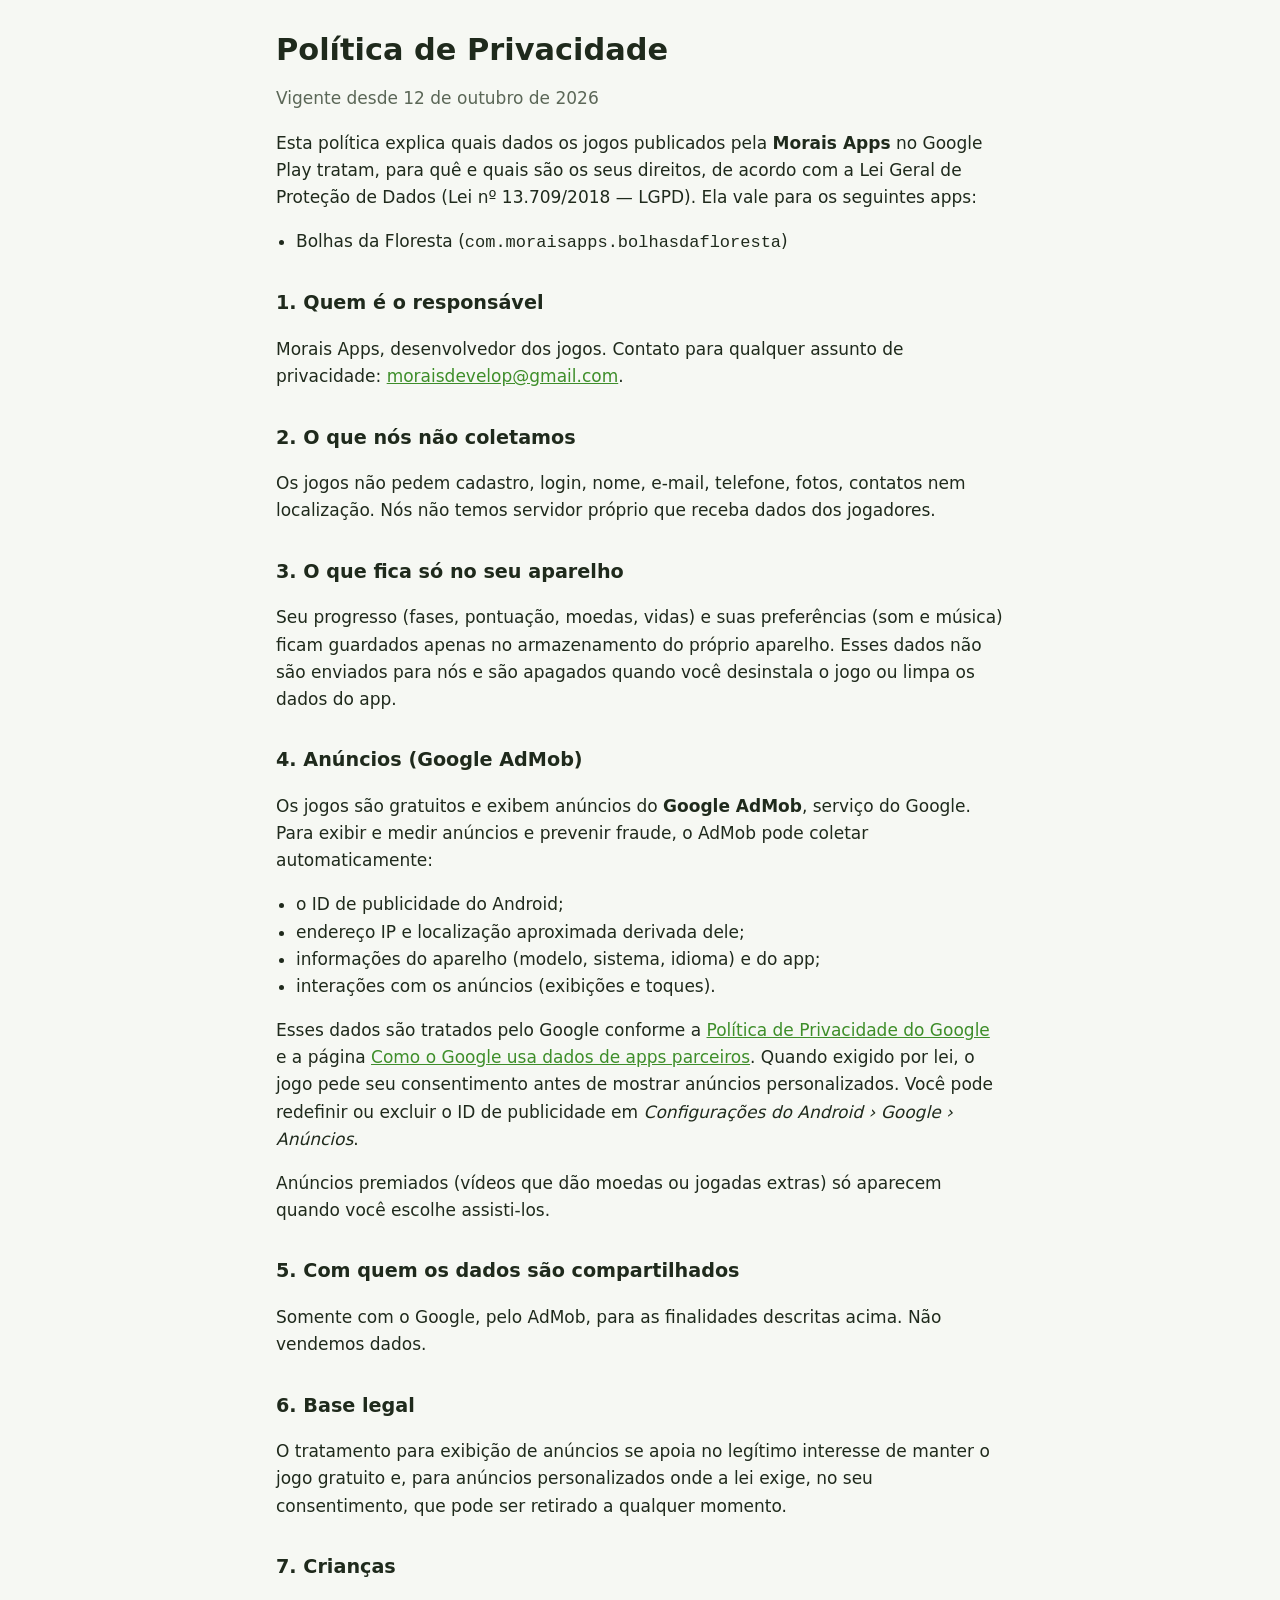
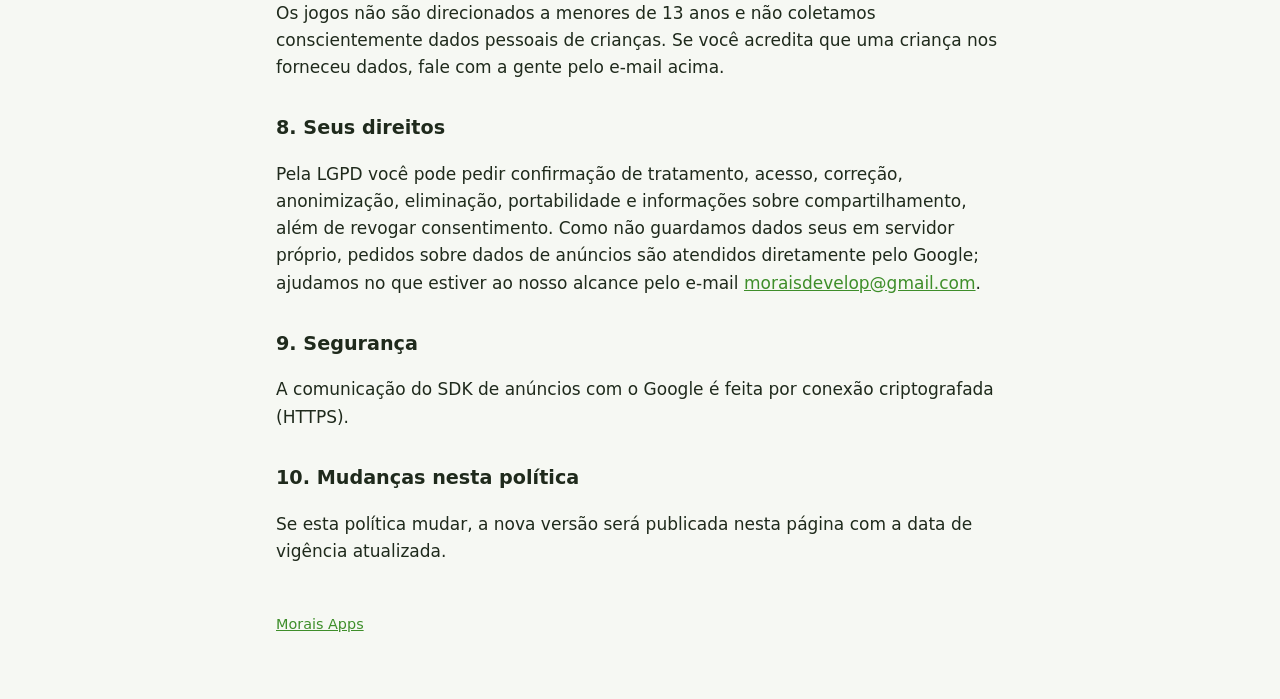
==== privacidade/index.html @ 5d3622d1 "feat: site Morais Apps com política de privacidade e app-ads.txt Co-Authored-By: Claude Opus 5.5 <no" ====
<!doctype html>
<html lang="pt-BR">
<head>
<meta charset="utf-8">
<meta name="viewport" content="width=device-width, initial-scale=1">
<title>Política de Privacidade — Morais Apps</title>
<meta name="description" content="Política de privacidade dos jogos da Morais Apps no Google Play.">
<link rel="stylesheet" href="../style.css">
</head>
<body>
<main>
  <h1>Política de Privacidade</h1>
  <p class="muted">Vigente desde 12 de outubro de 2026</p>

  <p>Esta política explica quais dados os jogos publicados pela <strong>Morais Apps</strong> no Google Play
  tratam, para quê e quais são os seus direitos, de acordo com a Lei Geral de Proteção de Dados
  (Lei nº 13.709/2018 — LGPD). Ela vale para os seguintes apps:</p>
  <ul>
    <li>Bolhas da Floresta (<code>com.moraisapps.bolhasdafloresta</code>)</li>
  </ul>

  <h2>1. Quem é o responsável</h2>
  <p>Morais Apps, desenvolvedor dos jogos. Contato para qualquer assunto de privacidade:
  <a href="mailto:moraisdevelop@gmail.com">moraisdevelop@gmail.com</a>.</p>

  <h2>2. O que nós não coletamos</h2>
  <p>Os jogos não pedem cadastro, login, nome, e-mail, telefone, fotos, contatos nem localização.
  Nós não temos servidor próprio que receba dados dos jogadores.</p>

  <h2>3. O que fica só no seu aparelho</h2>
  <p>Seu progresso (fases, pontuação, moedas, vidas) e suas preferências (som e música) ficam
  guardados apenas no armazenamento do próprio aparelho. Esses dados não são enviados para nós e
  são apagados quando você desinstala o jogo ou limpa os dados do app.</p>

  <h2>4. Anúncios (Google AdMob)</h2>
  <p>Os jogos são gratuitos e exibem anúncios do <strong>Google AdMob</strong>, serviço do Google.
  Para exibir e medir anúncios e prevenir fraude, o AdMob pode coletar automaticamente:</p>
  <ul>
    <li>o ID de publicidade do Android;</li>
    <li>endereço IP e localização aproximada derivada dele;</li>
    <li>informações do aparelho (modelo, sistema, idioma) e do app;</li>
    <li>interações com os anúncios (exibições e toques).</li>
  </ul>
  <p>Esses dados são tratados pelo Google conforme a
  <a href="https://policies.google.com/privacy">Política de Privacidade do Google</a> e a página
  <a href="https://policies.google.com/technologies/partner-sites">Como o Google usa dados de apps parceiros</a>.
  Quando exigido por lei, o jogo pede seu consentimento antes de mostrar anúncios personalizados.
  Você pode redefinir ou excluir o ID de publicidade em
  <em>Configurações do Android › Google › Anúncios</em>.</p>
  <p>Anúncios premiados (vídeos que dão moedas ou jogadas extras) só aparecem quando você escolhe assisti-los.</p>

  <h2>5. Com quem os dados são compartilhados</h2>
  <p>Somente com o Google, pelo AdMob, para as finalidades descritas acima. Não vendemos dados.</p>

  <h2>6. Base legal</h2>
  <p>O tratamento para exibição de anúncios se apoia no legítimo interesse de manter o jogo gratuito
  e, para anúncios personalizados onde a lei exige, no seu consentimento, que pode ser retirado a qualquer momento.</p>

  <h2>7. Crianças</h2>
  <p>Os jogos não são direcionados a menores de 13 anos e não coletamos conscientemente dados pessoais
  de crianças. Se você acredita que uma criança nos forneceu dados, fale com a gente pelo e-mail acima.</p>

  <h2>8. Seus direitos</h2>
  <p>Pela LGPD você pode pedir confirmação de tratamento, acesso, correção, anonimização, eliminação,
  portabilidade e informações sobre compartilhamento, além de revogar consentimento. Como não guardamos
  dados seus em servidor próprio, pedidos sobre dados de anúncios são atendidos diretamente pelo Google;
  ajudamos no que estiver ao nosso alcance pelo e-mail
  <a href="mailto:moraisdevelop@gmail.com">moraisdevelop@gmail.com</a>.</p>

  <h2>9. Segurança</h2>
  <p>A comunicação do SDK de anúncios com o Google é feita por conexão criptografada (HTTPS).</p>

  <h2>10. Mudanças nesta política</h2>
  <p>Se esta política mudar, a nova versão será publicada nesta página com a data de vigência atualizada.</p>

  <footer><a href="../">Morais Apps</a></footer>
</main>
</body>
</html>
---- style.css ----
:root { --bg: #f6f8f3; --fg: #1f2a1c; --muted: #5b6757; --accent: #3e8e2a; --card: #ffffff; --line: #dde5d7; }
@media (prefers-color-scheme: dark) {
  :root { --bg: #141a12; --fg: #e8eee4; --muted: #a3b09d; --accent: #8fd16f; --card: #1c2419; --line: #2c3828; }
}
* { box-sizing: border-box; }
body { margin: 0; background: var(--bg); color: var(--fg); font: 17px/1.6 system-ui, -apple-system, "Segoe UI", Roboto, sans-serif; }
main { max-width: 760px; margin: 0 auto; padding: 32px 16px 64px; }
h1 { font-size: 1.9rem; line-height: 1.2; margin: 0 0 4px; }
h2 { font-size: 1.2rem; margin: 32px 0 8px; }
p, li { color: var(--fg); }
.muted { color: var(--muted); }
a { color: var(--accent); }
.card { background: var(--card); border: 1px solid var(--line); border-radius: 12px; padding: 16px 20px; margin: 16px 0; }
ul { padding-left: 20px; }
footer { margin-top: 48px; color: var(--muted); font-size: .9rem; }
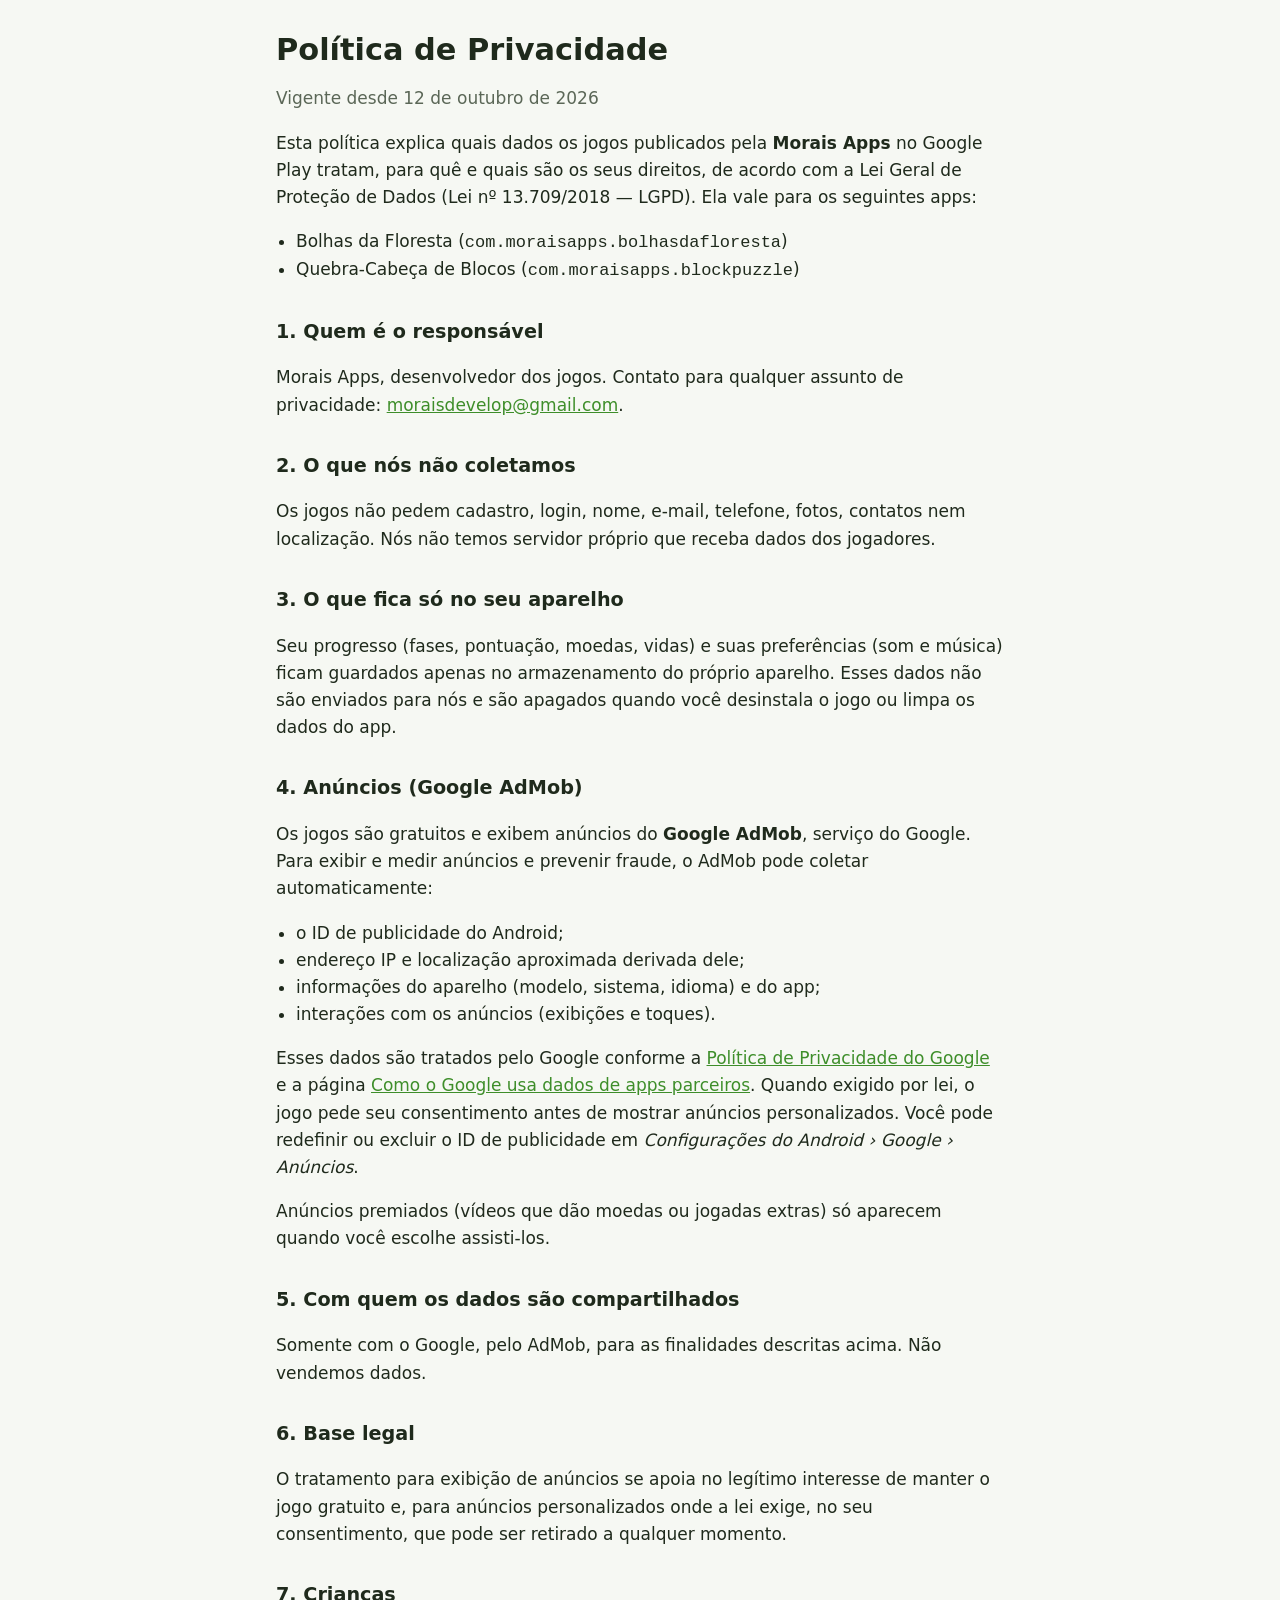
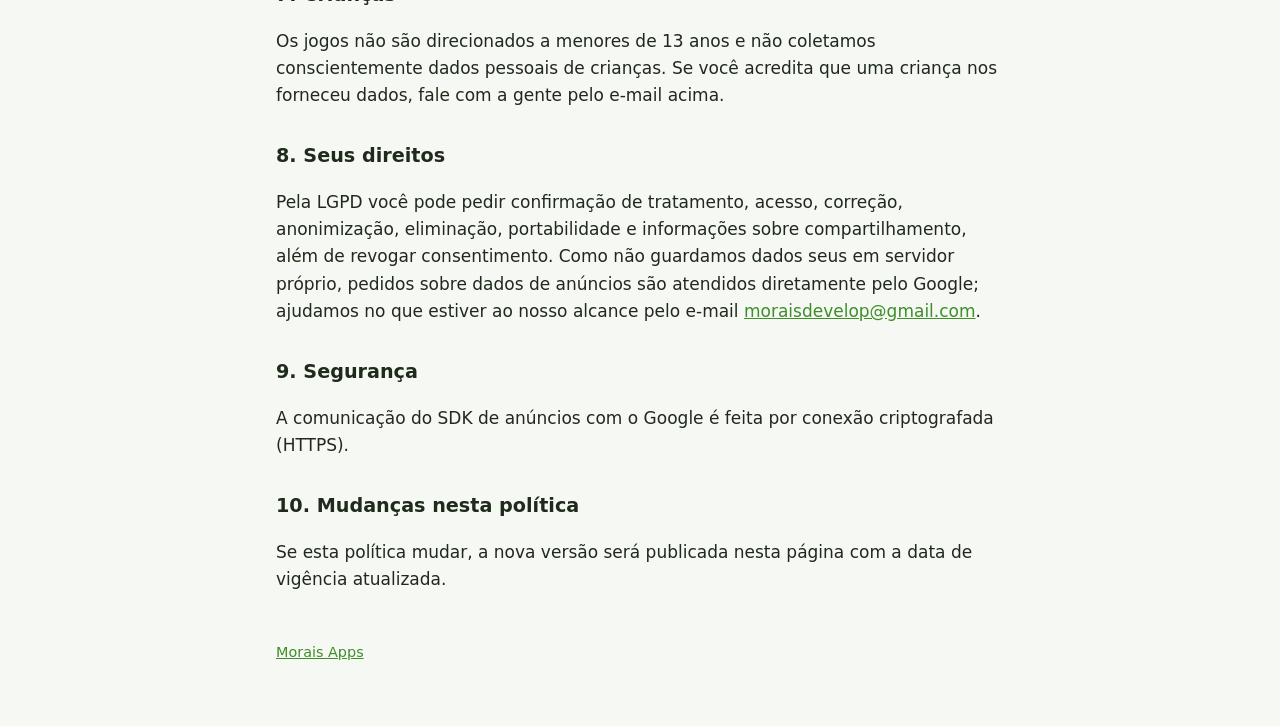
==== commit 1faff61c: "Política de privacidade cobre o Quebra-Cabeça de Blocos Co-Authored-By: Claude Opus 5.5 <noreply@ant" ====
--- a/privacidade/index.html
+++ b/privacidade/index.html
@@ -17,6 +17,7 @@
   (Lei nº 13.709/2018 — LGPD). Ela vale para os seguintes apps:</p>
   <ul>
     <li>Bolhas da Floresta (<code>com.moraisapps.bolhasdafloresta</code>)</li>
+    <li>Quebra-Cabeça de Blocos (<code>com.moraisapps.blockpuzzle</code>)</li>
   </ul>
 
   <h2>1. Quem é o responsável</h2>
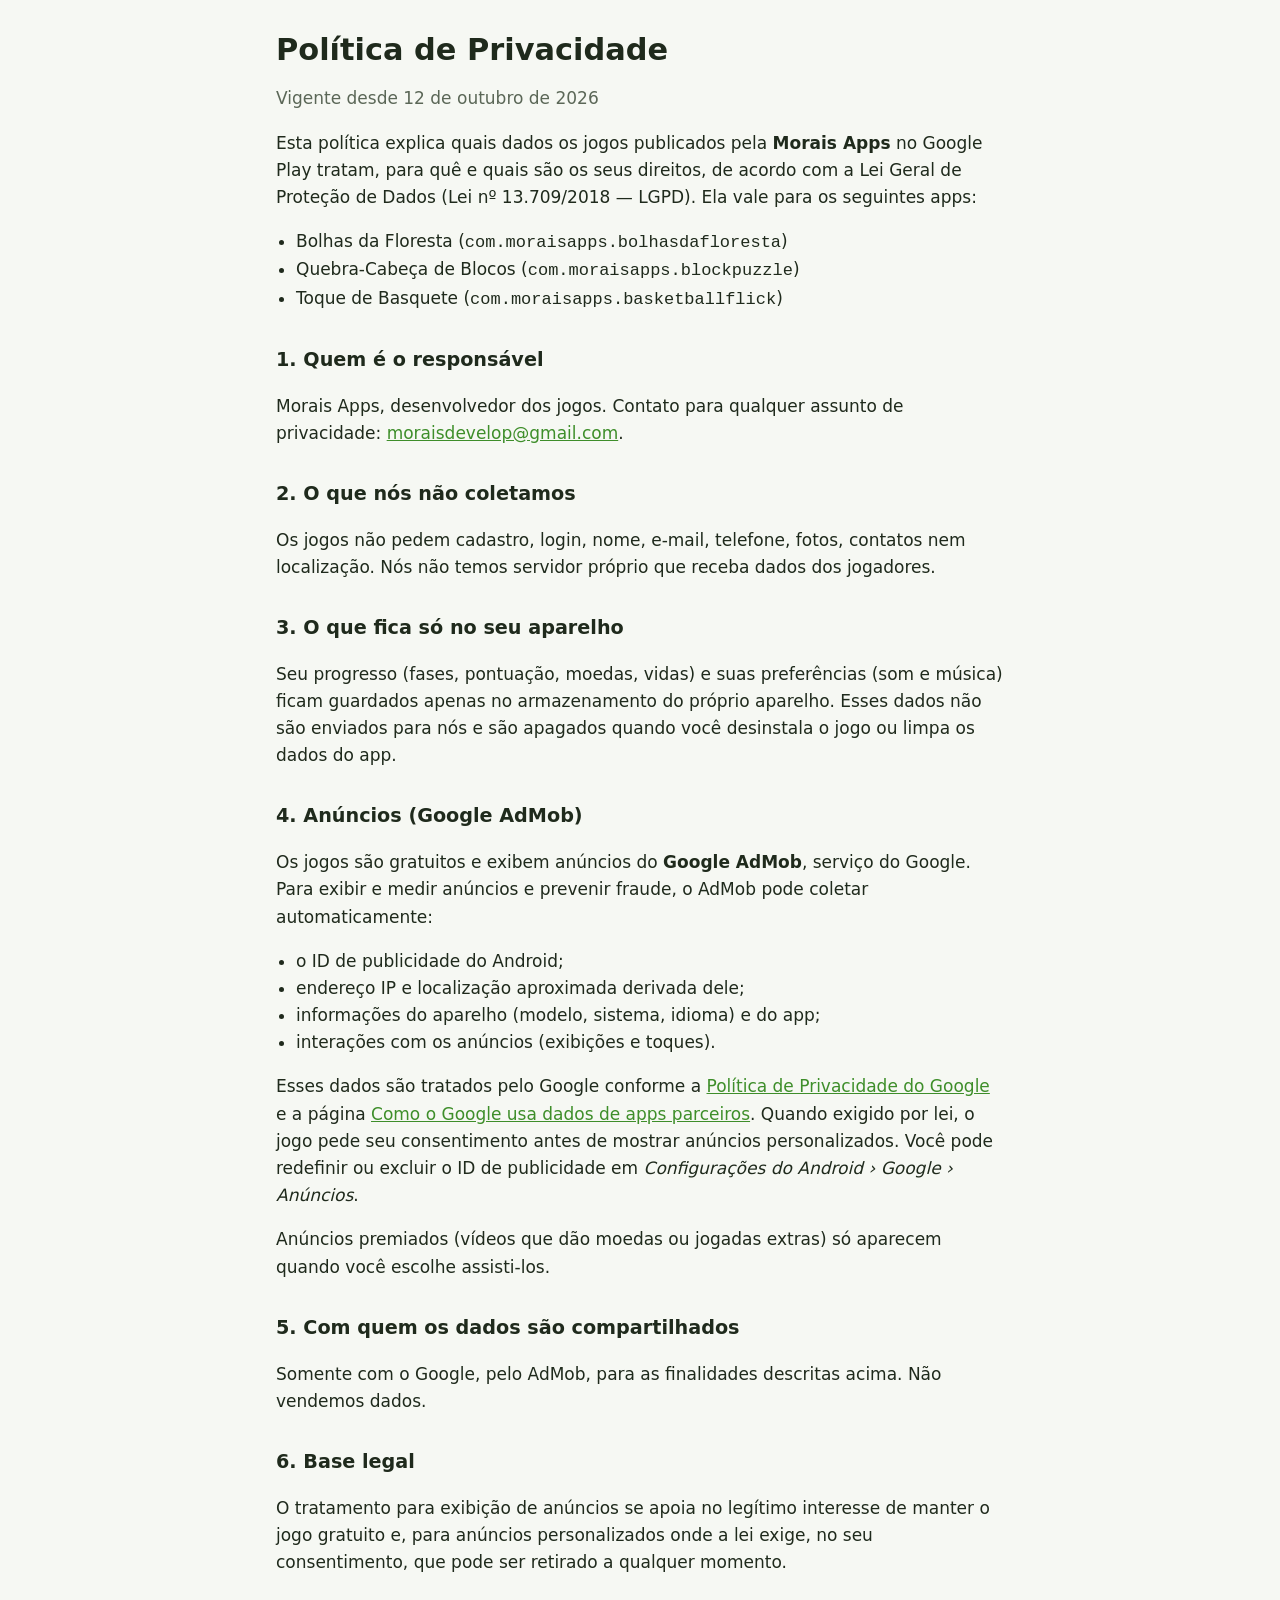
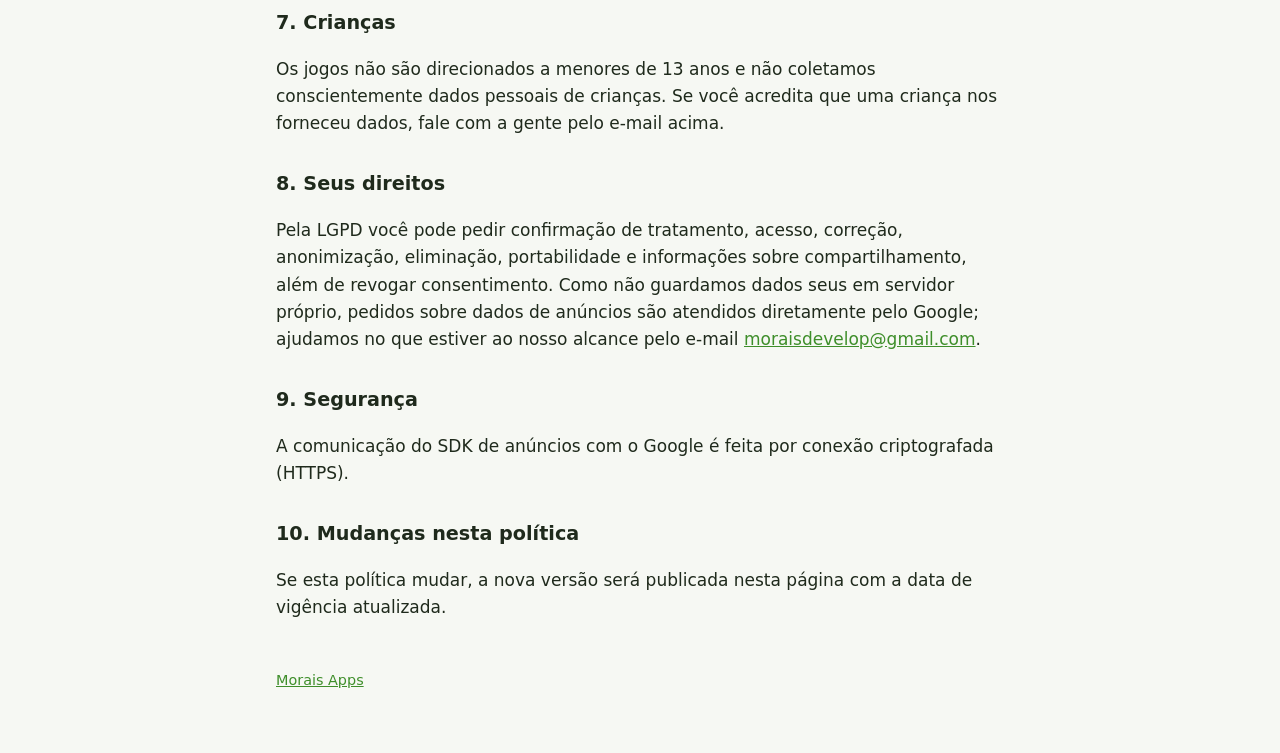
==== commit c84d3688: "Política de privacidade cobre o Toque de Basquete Co-Authored-By: Claude Opus 5.5 <noreply@anthropic" ====
--- a/privacidade/index.html
+++ b/privacidade/index.html
@@ -18,6 +18,7 @@
   <ul>
     <li>Bolhas da Floresta (<code>com.moraisapps.bolhasdafloresta</code>)</li>
     <li>Quebra-Cabeça de Blocos (<code>com.moraisapps.blockpuzzle</code>)</li>
+    <li>Toque de Basquete (<code>com.moraisapps.basketballflick</code>)</li>
   </ul>
 
   <h2>1. Quem é o responsável</h2>
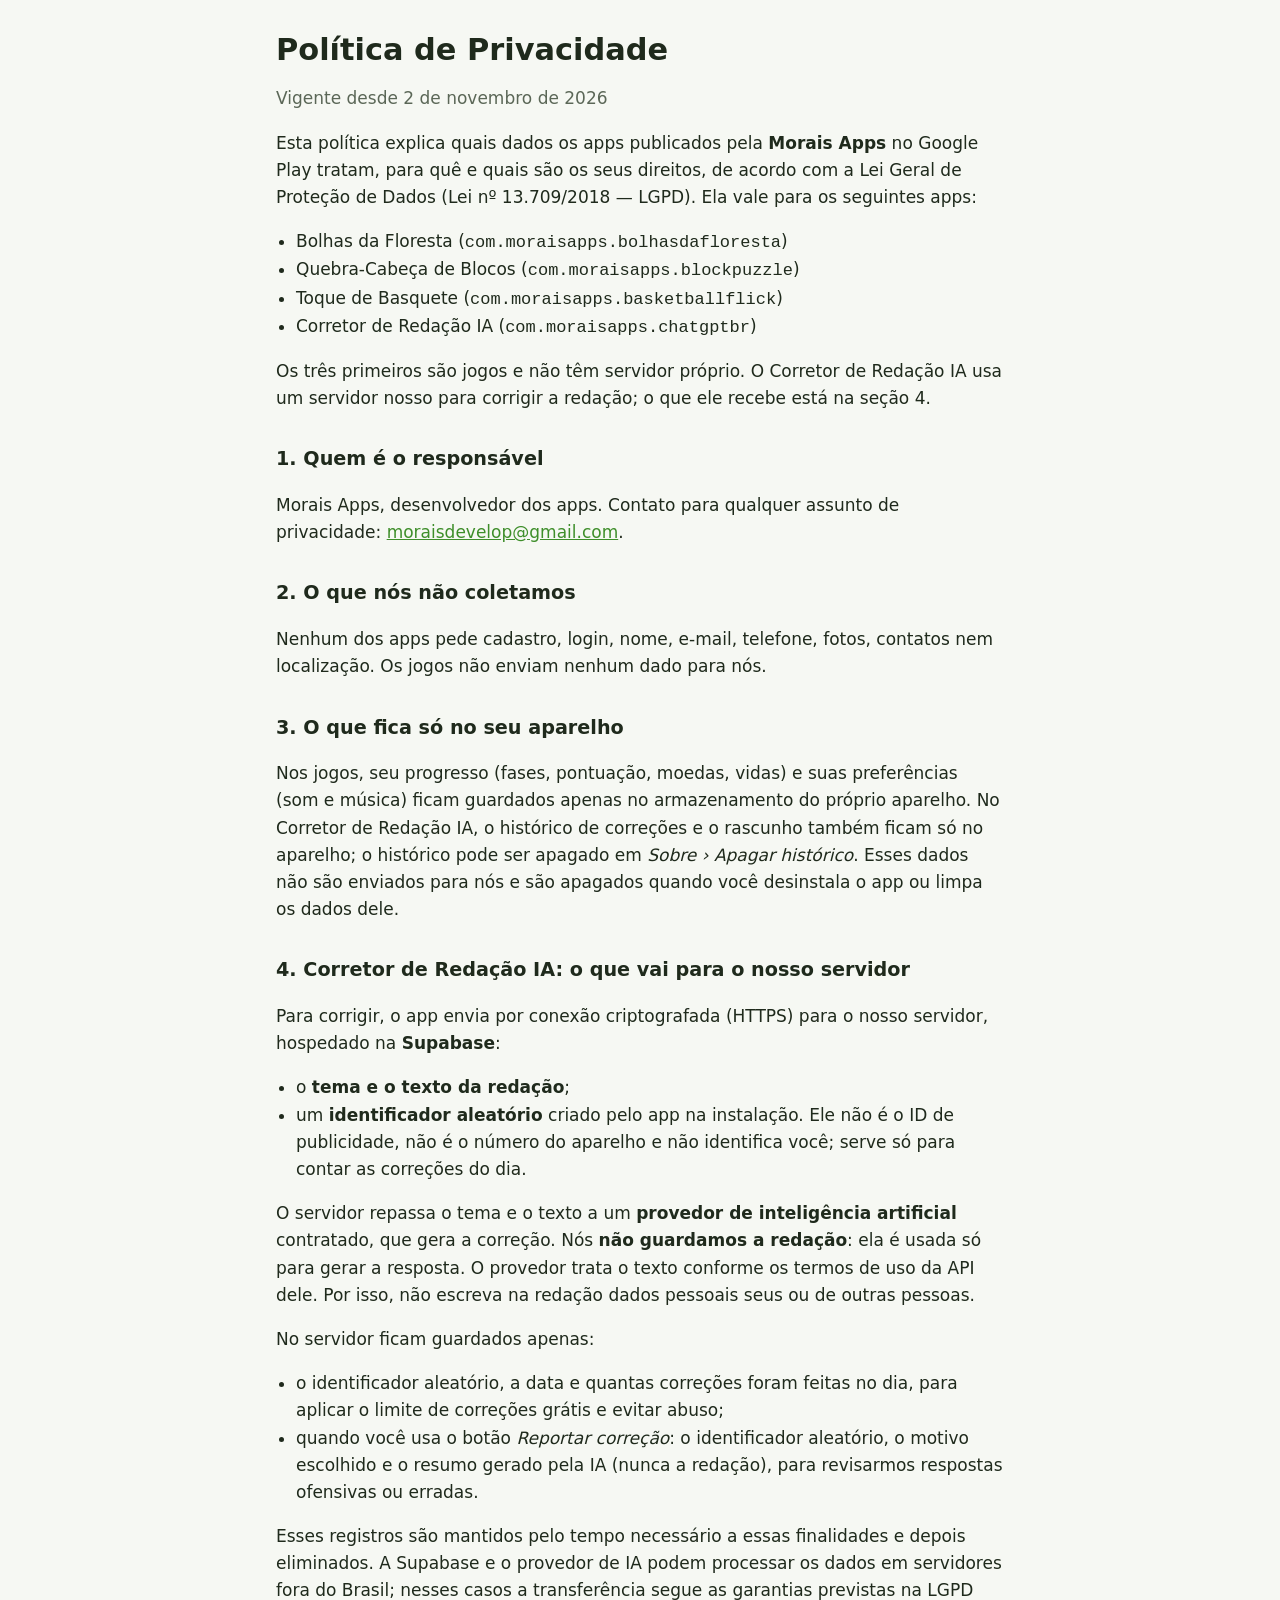
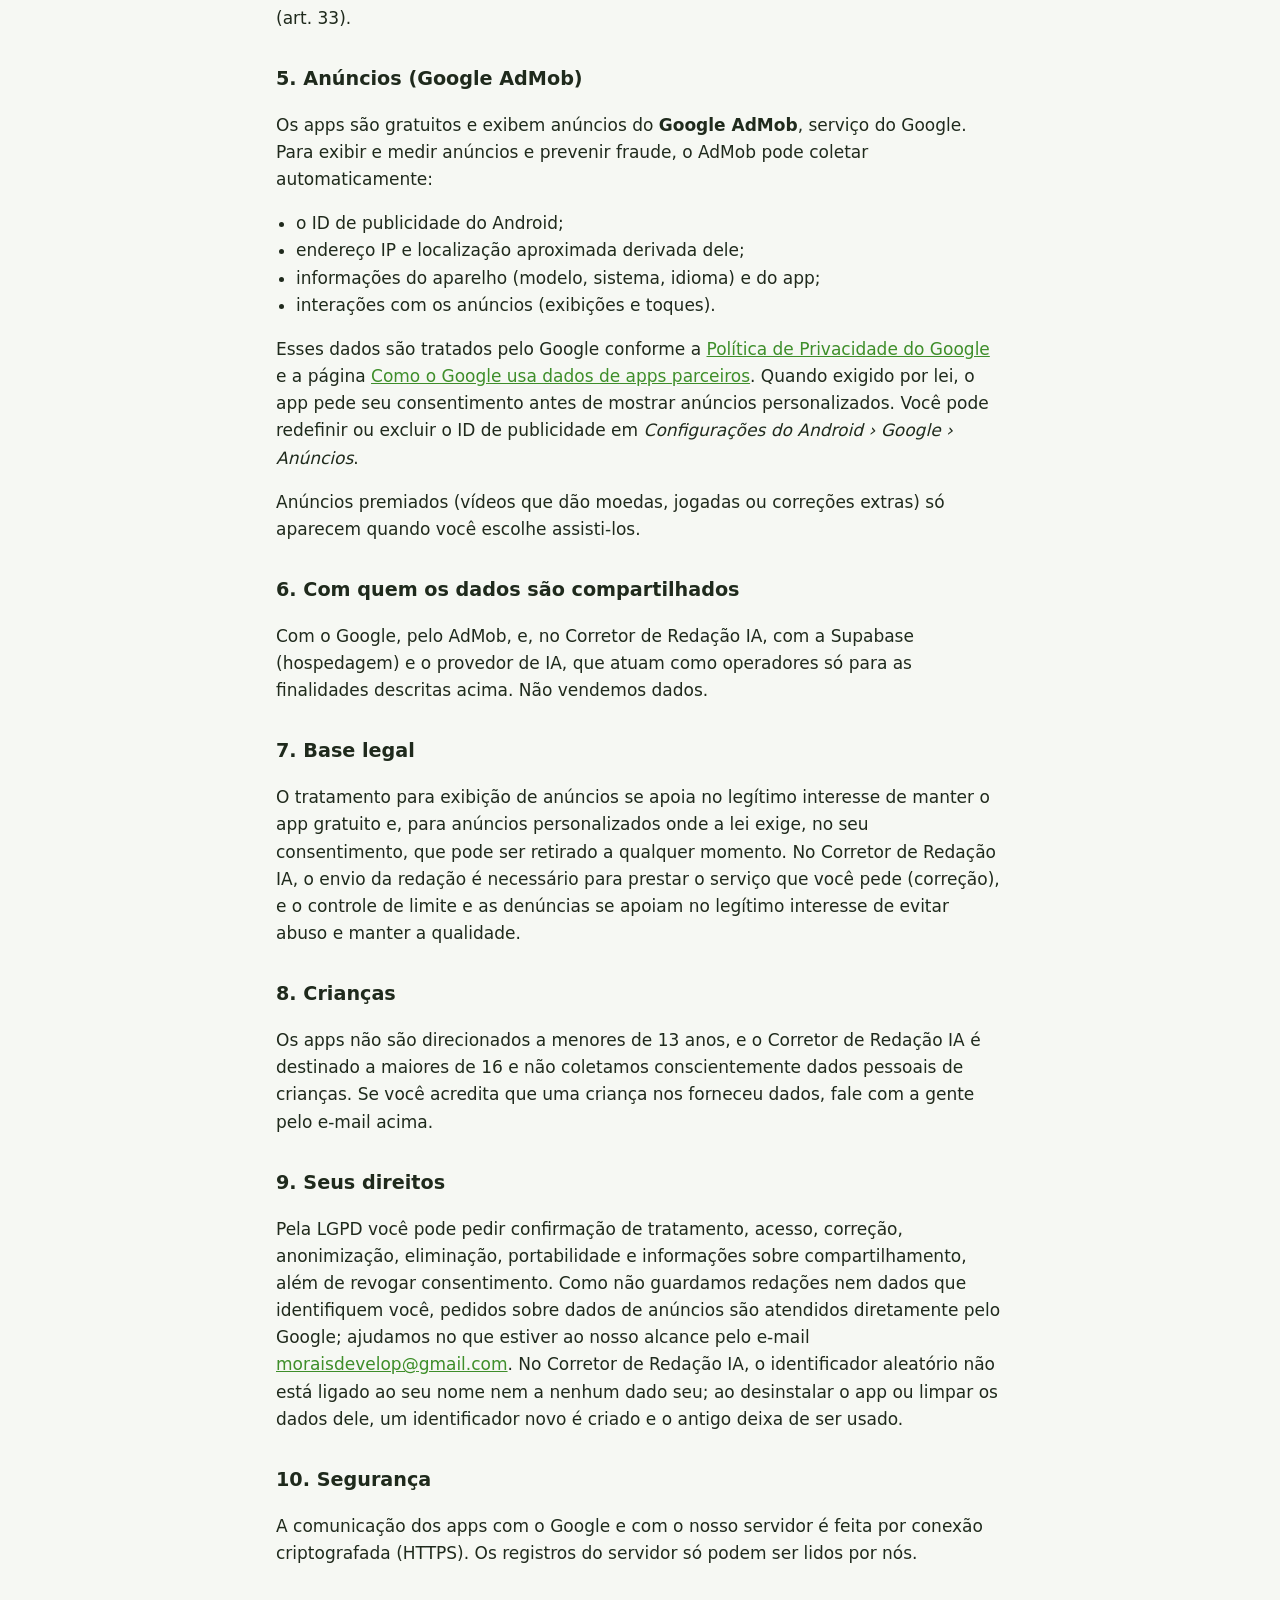
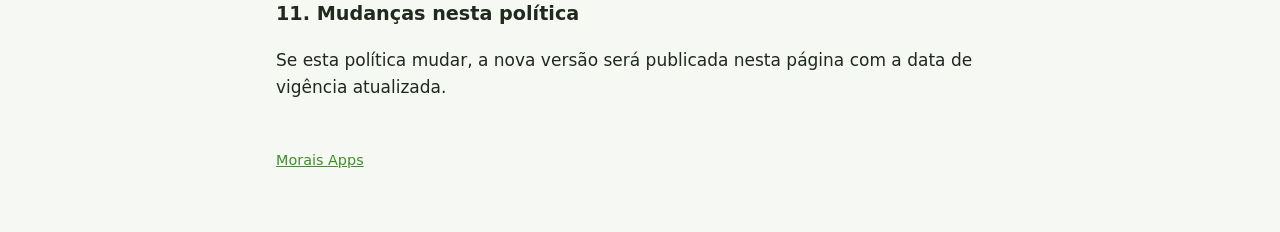
==== commit 3b365190: "Política de privacidade cobre o Corretor de Redação IA O Corretor envia tema e texto da redação ao s" ====
--- a/privacidade/index.html
+++ b/privacidade/index.html
@@ -4,38 +4,65 @@
 <meta charset="utf-8">
 <meta name="viewport" content="width=device-width, initial-scale=1">
 <title>Política de Privacidade — Morais Apps</title>
-<meta name="description" content="Política de privacidade dos jogos da Morais Apps no Google Play.">
+<meta name="description" content="Política de privacidade dos apps da Morais Apps no Google Play.">
 <link rel="stylesheet" href="../style.css">
 </head>
 <body>
 <main>
   <h1>Política de Privacidade</h1>
-  <p class="muted">Vigente desde 12 de outubro de 2026</p>
+  <p class="muted">Vigente desde 2 de novembro de 2026</p>
 
-  <p>Esta política explica quais dados os jogos publicados pela <strong>Morais Apps</strong> no Google Play
+  <p>Esta política explica quais dados os apps publicados pela <strong>Morais Apps</strong> no Google Play
   tratam, para quê e quais são os seus direitos, de acordo com a Lei Geral de Proteção de Dados
   (Lei nº 13.709/2018 — LGPD). Ela vale para os seguintes apps:</p>
   <ul>
     <li>Bolhas da Floresta (<code>com.moraisapps.bolhasdafloresta</code>)</li>
     <li>Quebra-Cabeça de Blocos (<code>com.moraisapps.blockpuzzle</code>)</li>
     <li>Toque de Basquete (<code>com.moraisapps.basketballflick</code>)</li>
+    <li>Corretor de Redação IA (<code>com.moraisapps.chatgptbr</code>)</li>
   </ul>
+  <p>Os três primeiros são jogos e não têm servidor próprio. O Corretor de Redação IA usa um servidor
+  nosso para corrigir a redação; o que ele recebe está na seção 4.</p>
 
   <h2>1. Quem é o responsável</h2>
-  <p>Morais Apps, desenvolvedor dos jogos. Contato para qualquer assunto de privacidade:
+  <p>Morais Apps, desenvolvedor dos apps. Contato para qualquer assunto de privacidade:
   <a href="mailto:moraisdevelop@gmail.com">moraisdevelop@gmail.com</a>.</p>
 
   <h2>2. O que nós não coletamos</h2>
-  <p>Os jogos não pedem cadastro, login, nome, e-mail, telefone, fotos, contatos nem localização.
-  Nós não temos servidor próprio que receba dados dos jogadores.</p>
+  <p>Nenhum dos apps pede cadastro, login, nome, e-mail, telefone, fotos, contatos nem localização.
+  Os jogos não enviam nenhum dado para nós.</p>
 
   <h2>3. O que fica só no seu aparelho</h2>
-  <p>Seu progresso (fases, pontuação, moedas, vidas) e suas preferências (som e música) ficam
-  guardados apenas no armazenamento do próprio aparelho. Esses dados não são enviados para nós e
-  são apagados quando você desinstala o jogo ou limpa os dados do app.</p>
+  <p>Nos jogos, seu progresso (fases, pontuação, moedas, vidas) e suas preferências (som e música) ficam
+  guardados apenas no armazenamento do próprio aparelho. No Corretor de Redação IA, o histórico de correções
+  e o rascunho também ficam só no aparelho; o histórico pode ser apagado em <em>Sobre › Apagar histórico</em>.
+  Esses dados não são enviados para nós e são apagados quando você desinstala o app ou limpa os dados dele.</p>
 
-  <h2>4. Anúncios (Google AdMob)</h2>
-  <p>Os jogos são gratuitos e exibem anúncios do <strong>Google AdMob</strong>, serviço do Google.
+  <h2>4. Corretor de Redação IA: o que vai para o nosso servidor</h2>
+  <p>Para corrigir, o app envia por conexão criptografada (HTTPS) para o nosso servidor, hospedado na
+  <strong>Supabase</strong>:</p>
+  <ul>
+    <li>o <strong>tema e o texto da redação</strong>;</li>
+    <li>um <strong>identificador aleatório</strong> criado pelo app na instalação. Ele não é o ID de publicidade,
+    não é o número do aparelho e não identifica você; serve só para contar as correções do dia.</li>
+  </ul>
+  <p>O servidor repassa o tema e o texto a um <strong>provedor de inteligência artificial</strong> contratado, que
+  gera a correção. Nós <strong>não guardamos a redação</strong>: ela é usada só para gerar a resposta. O provedor
+  trata o texto conforme os termos de uso da API dele. Por isso, não escreva na redação dados pessoais seus
+  ou de outras pessoas.</p>
+  <p>No servidor ficam guardados apenas:</p>
+  <ul>
+    <li>o identificador aleatório, a data e quantas correções foram feitas no dia, para aplicar o limite
+    de correções grátis e evitar abuso;</li>
+    <li>quando você usa o botão <em>Reportar correção</em>: o identificador aleatório, o motivo escolhido e o
+    resumo gerado pela IA (nunca a redação), para revisarmos respostas ofensivas ou erradas.</li>
+  </ul>
+  <p>Esses registros são mantidos pelo tempo necessário a essas finalidades e depois eliminados.
+  A Supabase e o provedor de IA podem processar os dados em servidores fora do Brasil; nesses casos a
+  transferência segue as garantias previstas na LGPD (art. 33).</p>
+
+  <h2>5. Anúncios (Google AdMob)</h2>
+  <p>Os apps são gratuitos e exibem anúncios do <strong>Google AdMob</strong>, serviço do Google.
   Para exibir e medir anúncios e prevenir fraude, o AdMob pode coletar automaticamente:</p>
   <ul>
     <li>o ID de publicidade do Android;</li>
@@ -46,33 +73,39 @@
   <p>Esses dados são tratados pelo Google conforme a
   <a href="https://policies.google.com/privacy">Política de Privacidade do Google</a> e a página
   <a href="https://policies.google.com/technologies/partner-sites">Como o Google usa dados de apps parceiros</a>.
-  Quando exigido por lei, o jogo pede seu consentimento antes de mostrar anúncios personalizados.
+  Quando exigido por lei, o app pede seu consentimento antes de mostrar anúncios personalizados.
   Você pode redefinir ou excluir o ID de publicidade em
   <em>Configurações do Android › Google › Anúncios</em>.</p>
-  <p>Anúncios premiados (vídeos que dão moedas ou jogadas extras) só aparecem quando você escolhe assisti-los.</p>
+  <p>Anúncios premiados (vídeos que dão moedas, jogadas ou correções extras) só aparecem quando você escolhe assisti-los.</p>
 
-  <h2>5. Com quem os dados são compartilhados</h2>
-  <p>Somente com o Google, pelo AdMob, para as finalidades descritas acima. Não vendemos dados.</p>
+  <h2>6. Com quem os dados são compartilhados</h2>
+  <p>Com o Google, pelo AdMob, e, no Corretor de Redação IA, com a Supabase (hospedagem) e o provedor de IA,
+  que atuam como operadores só para as finalidades descritas acima. Não vendemos dados.</p>
 
-  <h2>6. Base legal</h2>
-  <p>O tratamento para exibição de anúncios se apoia no legítimo interesse de manter o jogo gratuito
-  e, para anúncios personalizados onde a lei exige, no seu consentimento, que pode ser retirado a qualquer momento.</p>
+  <h2>7. Base legal</h2>
+  <p>O tratamento para exibição de anúncios se apoia no legítimo interesse de manter o app gratuito
+  e, para anúncios personalizados onde a lei exige, no seu consentimento, que pode ser retirado a qualquer momento.
+  No Corretor de Redação IA, o envio da redação é necessário para prestar o serviço que você pede (correção),
+  e o controle de limite e as denúncias se apoiam no legítimo interesse de evitar abuso e manter a qualidade.</p>
 
-  <h2>7. Crianças</h2>
-  <p>Os jogos não são direcionados a menores de 13 anos e não coletamos conscientemente dados pessoais
+  <h2>8. Crianças</h2>
+  <p>Os apps não são direcionados a menores de 13 anos, e o Corretor de Redação IA é destinado a maiores de 16 e não coletamos conscientemente dados pessoais
   de crianças. Se você acredita que uma criança nos forneceu dados, fale com a gente pelo e-mail acima.</p>
 
-  <h2>8. Seus direitos</h2>
+  <h2>9. Seus direitos</h2>
   <p>Pela LGPD você pode pedir confirmação de tratamento, acesso, correção, anonimização, eliminação,
   portabilidade e informações sobre compartilhamento, além de revogar consentimento. Como não guardamos
-  dados seus em servidor próprio, pedidos sobre dados de anúncios são atendidos diretamente pelo Google;
+  redações nem dados que identifiquem você, pedidos sobre dados de anúncios são atendidos diretamente pelo Google;
   ajudamos no que estiver ao nosso alcance pelo e-mail
-  <a href="mailto:moraisdevelop@gmail.com">moraisdevelop@gmail.com</a>.</p>
+  <a href="mailto:moraisdevelop@gmail.com">moraisdevelop@gmail.com</a>.
+  No Corretor de Redação IA, o identificador aleatório não está ligado ao seu nome nem a nenhum dado seu;
+  ao desinstalar o app ou limpar os dados dele, um identificador novo é criado e o antigo deixa de ser usado.</p>
 
-  <h2>9. Segurança</h2>
-  <p>A comunicação do SDK de anúncios com o Google é feita por conexão criptografada (HTTPS).</p>
+  <h2>10. Segurança</h2>
+  <p>A comunicação dos apps com o Google e com o nosso servidor é feita por conexão criptografada (HTTPS).
+  Os registros do servidor só podem ser lidos por nós.</p>
 
-  <h2>10. Mudanças nesta política</h2>
+  <h2>11. Mudanças nesta política</h2>
   <p>Se esta política mudar, a nova versão será publicada nesta página com a data de vigência atualizada.</p>
 
   <footer><a href="../">Morais Apps</a></footer>
